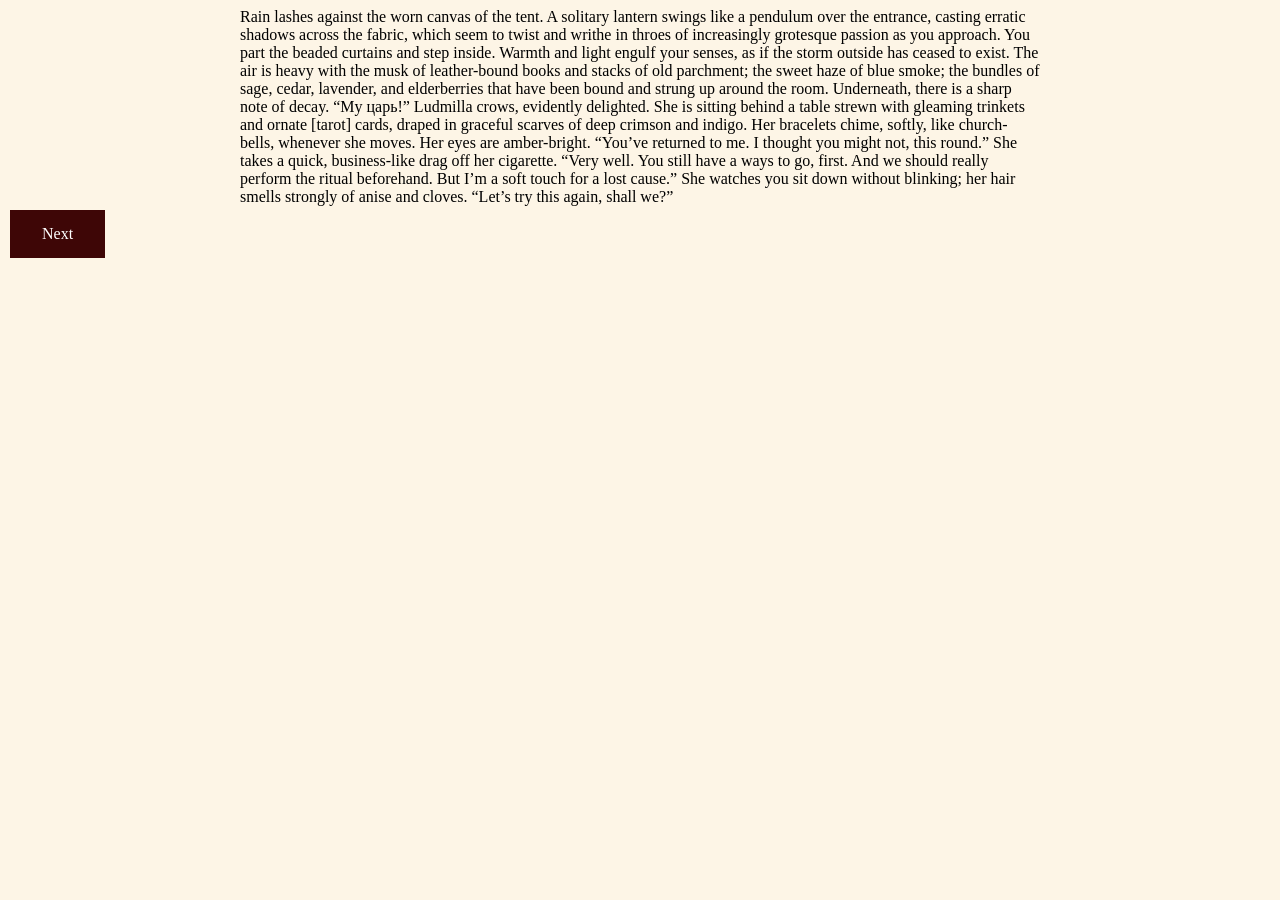
==== index.html @ bd20b491 "move to root directory" ====
<!DOCTYPE html>
<html lang="en">
<head>
    <meta charset="UTF-8">
    <meta http-equiv="X-Content-Type-Options" content="nosniff">
    <title>Strange Loops</title>
    <link rel="stylesheet" type="text/css" href="style.css">
</head>
<body>
    <div id="content"></div>
    <button id="nextbutton" onclick="nextScene()">Next</button> 
    <script src="script.js"></script>
</body>
</html>
---- style.css ----
body {
    background-color: #FDF5E6; /* Yellowish background */
    font-family: 'Times New Roman', Times, serif; /* Classic font */
    /* text-align: center; */
    /* Additional styling to mimic old texts */
}

#content {
    width: 90%; /* You can adjust the width as needed */
    max-width: 800px;
    margin: 0 auto; /* This centers the div */
}

button {
    background-color: #3e0606; /* Green background */
    border: none; /* No border */
    color: rgb(255, 255, 255); /* White text */
    padding: 15px 32px; /* Padding */
    text-align: center; /* Centered text */
    text-decoration: none; /* No underline */
    display: inline-block; /* Inline block */
    font-size: 16px; /* Text size */
    margin: 4px 2px; /* Margin */
    cursor: pointer; /* Pointer cursor on hover */
    font-family: 'Times New Roman', Times, serif; /* Classic font */
}
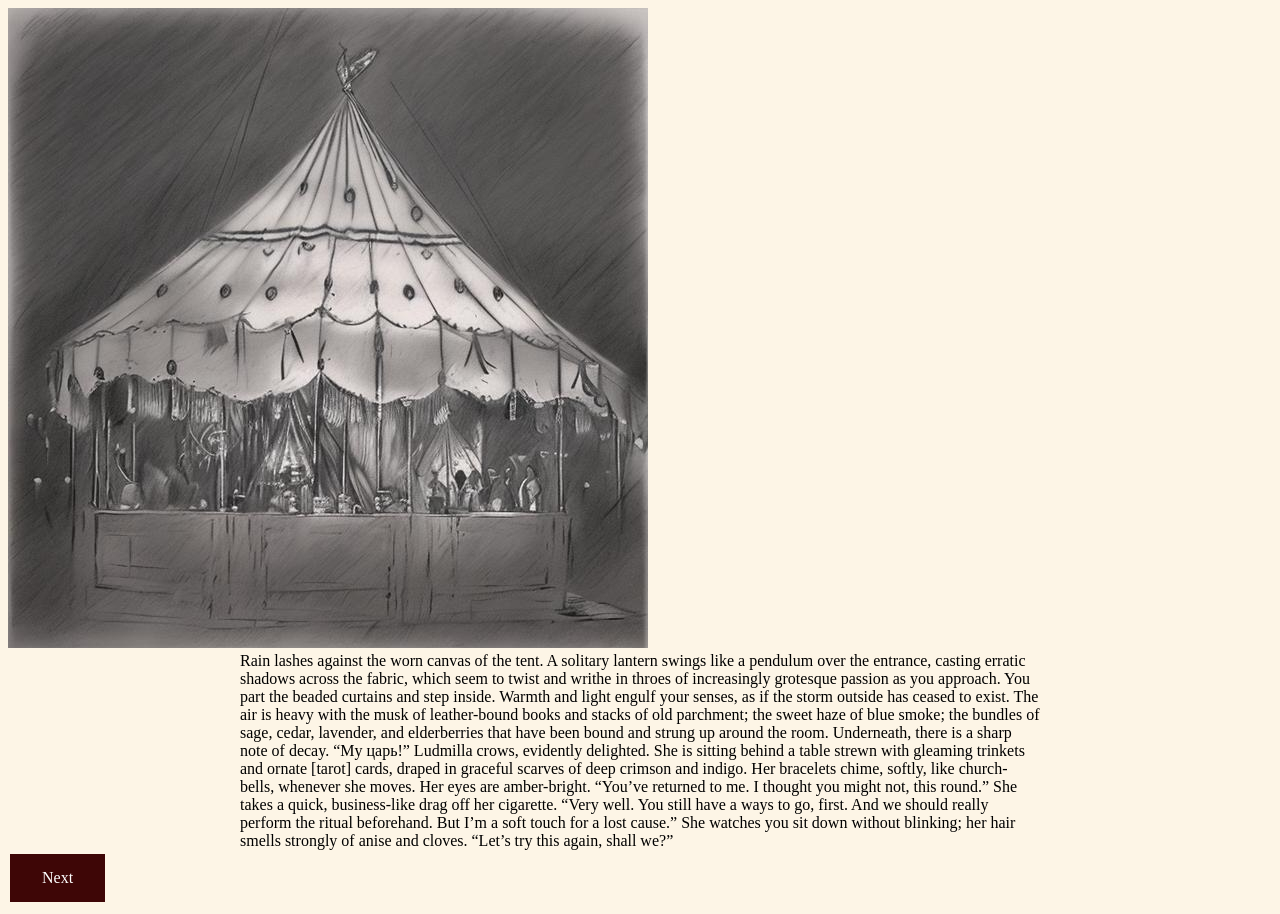
==== commit 9ae54b6e: "Test image!" ====
--- a/index.html
+++ b/index.html
@@ -7,6 +7,7 @@
     <link rel="stylesheet" type="text/css" href="style.css">
 </head>
 <body>
+    <img src="Entrance.jpg" alt=""></img>
     <div id="content"></div>
     <button id="nextbutton" onclick="nextScene()">Next</button> 
     <script src="script.js"></script>
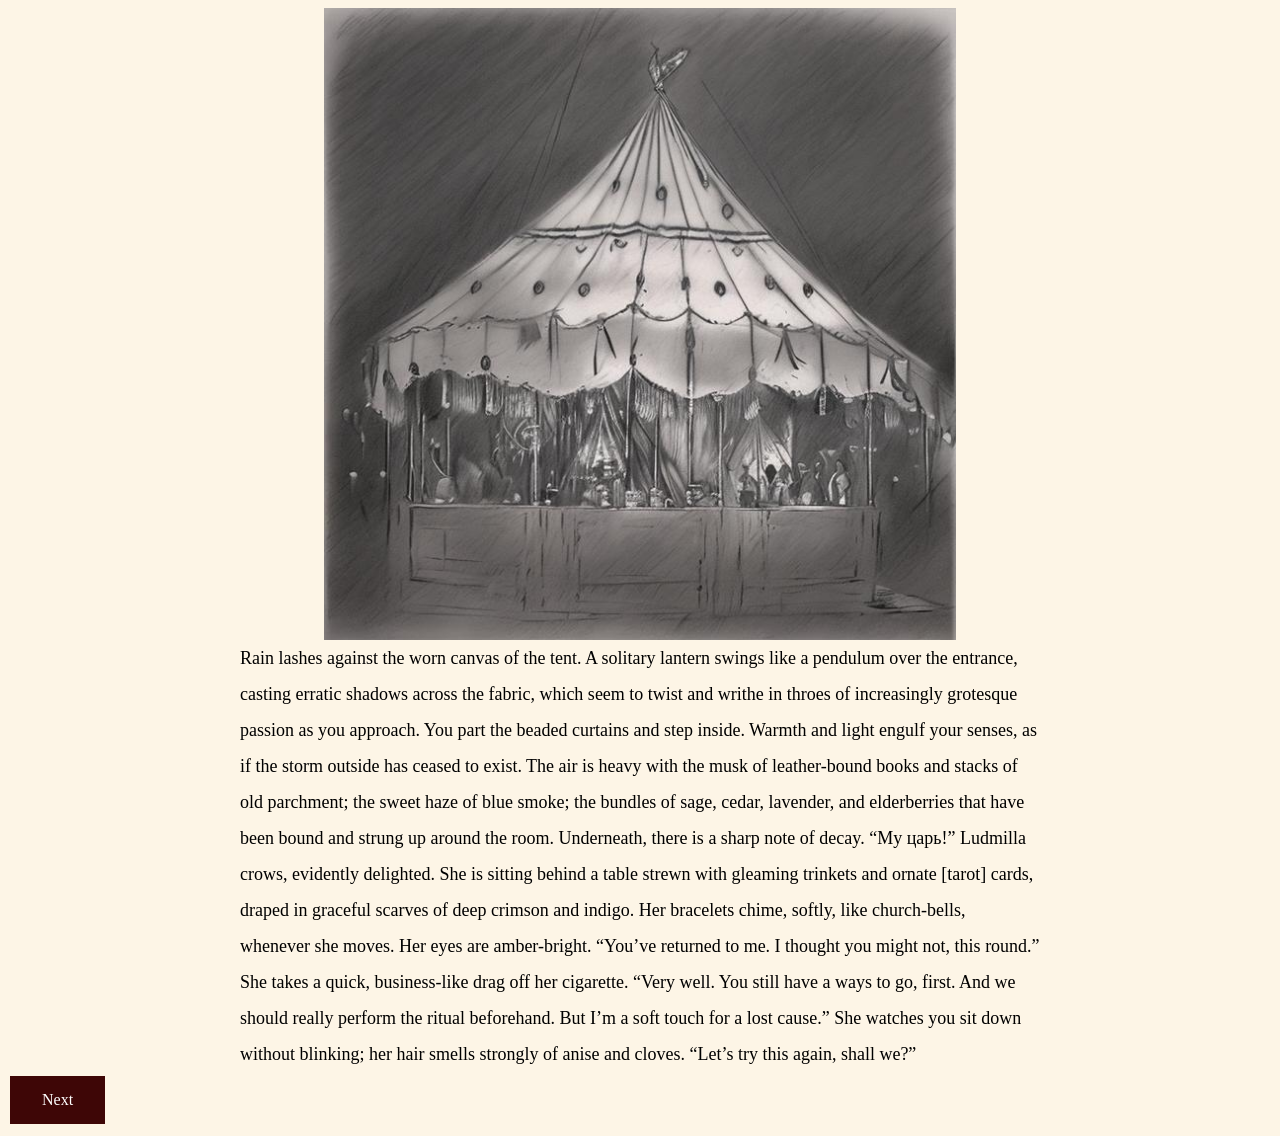
==== commit 0d9c9faa: "test css formatting" ====
--- a/index.html
+++ b/index.html
@@ -7,7 +7,7 @@
     <link rel="stylesheet" type="text/css" href="style.css">
 </head>
 <body>
-    <img src="Entrance.jpg" alt=""></img>
+    <img src="Entrance.jpg"  class="center"></img>
     <div id="content"></div>
     <button id="nextbutton" onclick="nextScene()">Next</button> 
     <script src="script.js"></script>
--- a/style.css
+++ b/style.css
@@ -1,6 +1,8 @@
 body {
     background-color: #FDF5E6; /* Yellowish background */
     font-family: 'Times New Roman', Times, serif; /* Classic font */
+    font-size: 18px;
+    line-height: 200%;
     /* text-align: center; */
     /* Additional styling to mimic old texts */
 }
@@ -9,6 +11,13 @@
     width: 90%; /* You can adjust the width as needed */
     max-width: 800px;
     margin: 0 auto; /* This centers the div */
+}
+
+.center {
+    display: block;
+    margin-left: auto;
+    margin-right: auto;
+    width: 50%;
 }
 
 button {
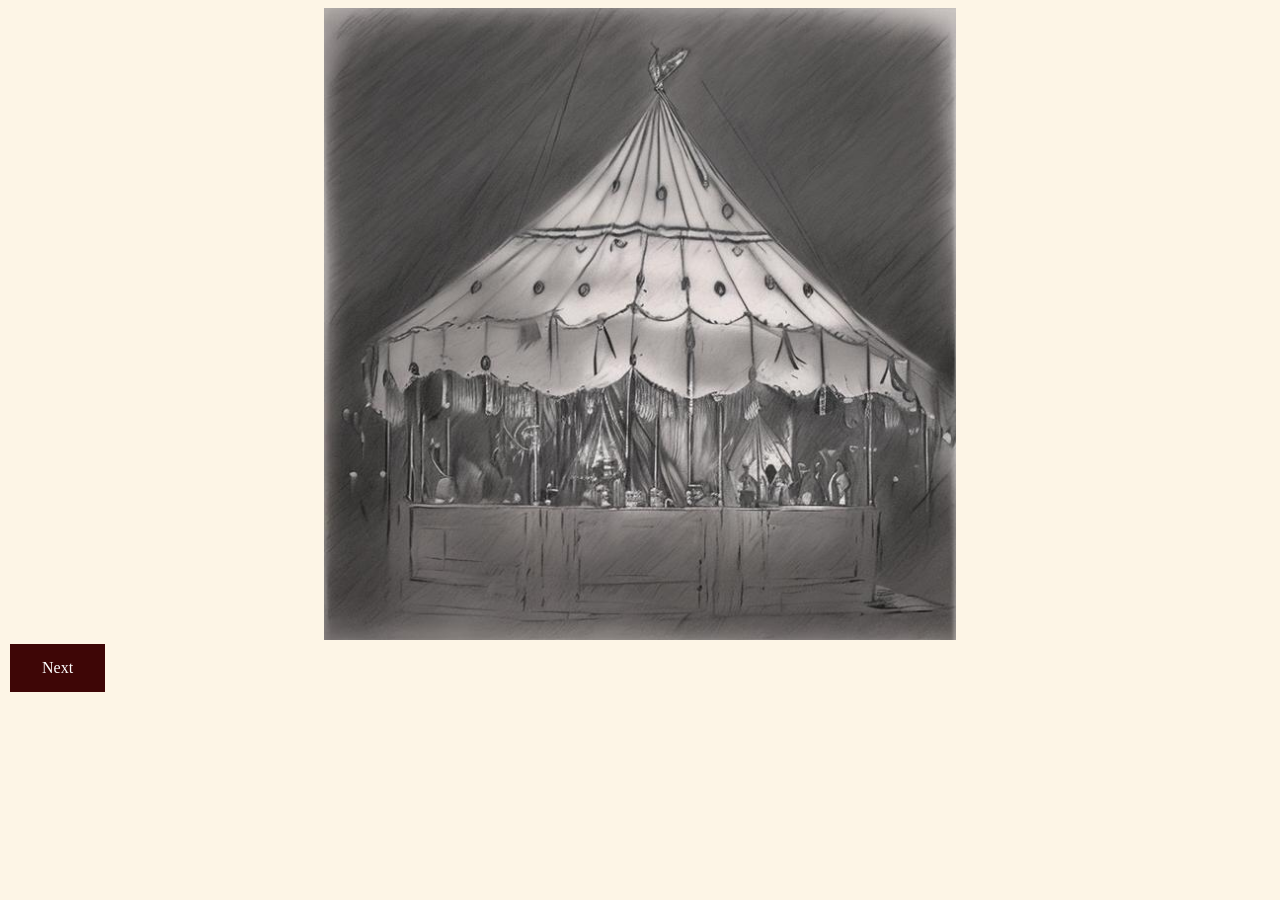
==== commit 81f3a078: "add moving images and restart!" ====
--- a/index.html
+++ b/index.html
@@ -7,7 +7,7 @@
     <link rel="stylesheet" type="text/css" href="style.css">
 </head>
 <body>
-    <img src="Entrance.jpg"  class="center"></img>
+    <img id="tarot" src="Entrance.jpg" class="center"></img>
     <div id="content"></div>
     <button id="nextbutton" onclick="nextScene()">Next</button> 
     <script src="script.js"></script>
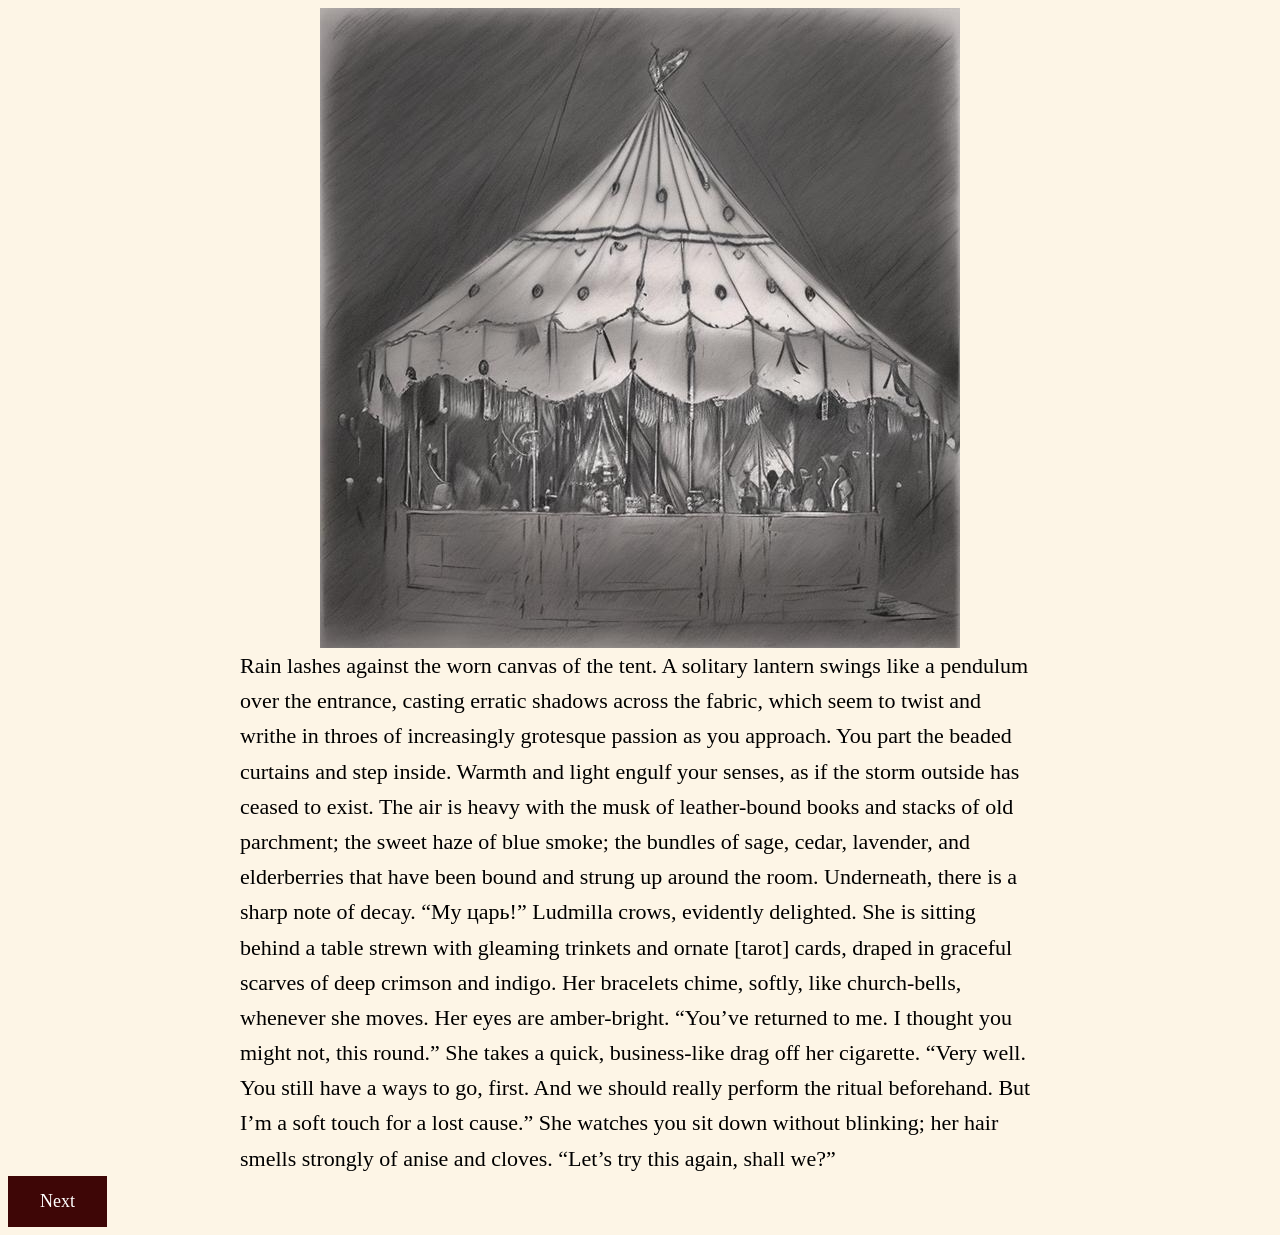
==== commit 2f86d35b: "fixed issues with looping back!" ====
--- a/index.html
+++ b/index.html
@@ -9,7 +9,7 @@
 <body>
     <img id="tarot" src="Entrance.jpg" class="center"></img>
     <div id="content"></div>
-    <button id="nextbutton" onclick="nextScene()">Next</button> 
     <script src="script.js"></script>
 </body>
+<button id="nextbutton" margin=0 onclick="nextScene()">Next</button> 
 </html>
--- a/style.css
+++ b/style.css
@@ -1,8 +1,8 @@
 body {
     background-color: #FDF5E6; /* Yellowish background */
     font-family: 'Times New Roman', Times, serif; /* Classic font */
-    font-size: 18px;
-    line-height: 200%;
+    font-size: 22px;
+    line-height: 160%;
     /* text-align: center; */
     /* Additional styling to mimic old texts */
 }
@@ -17,7 +17,7 @@
     display: block;
     margin-left: auto;
     margin-right: auto;
-    width: 50%;
+    height: 50%;
 }
 
 button {
@@ -28,8 +28,7 @@
     text-align: center; /* Centered text */
     text-decoration: none; /* No underline */
     display: inline-block; /* Inline block */
-    font-size: 16px; /* Text size */
-    margin: 4px 2px; /* Margin */
+    font-size: 18px; /* Text size */
     cursor: pointer; /* Pointer cursor on hover */
     font-family: 'Times New Roman', Times, serif; /* Classic font */
 }
